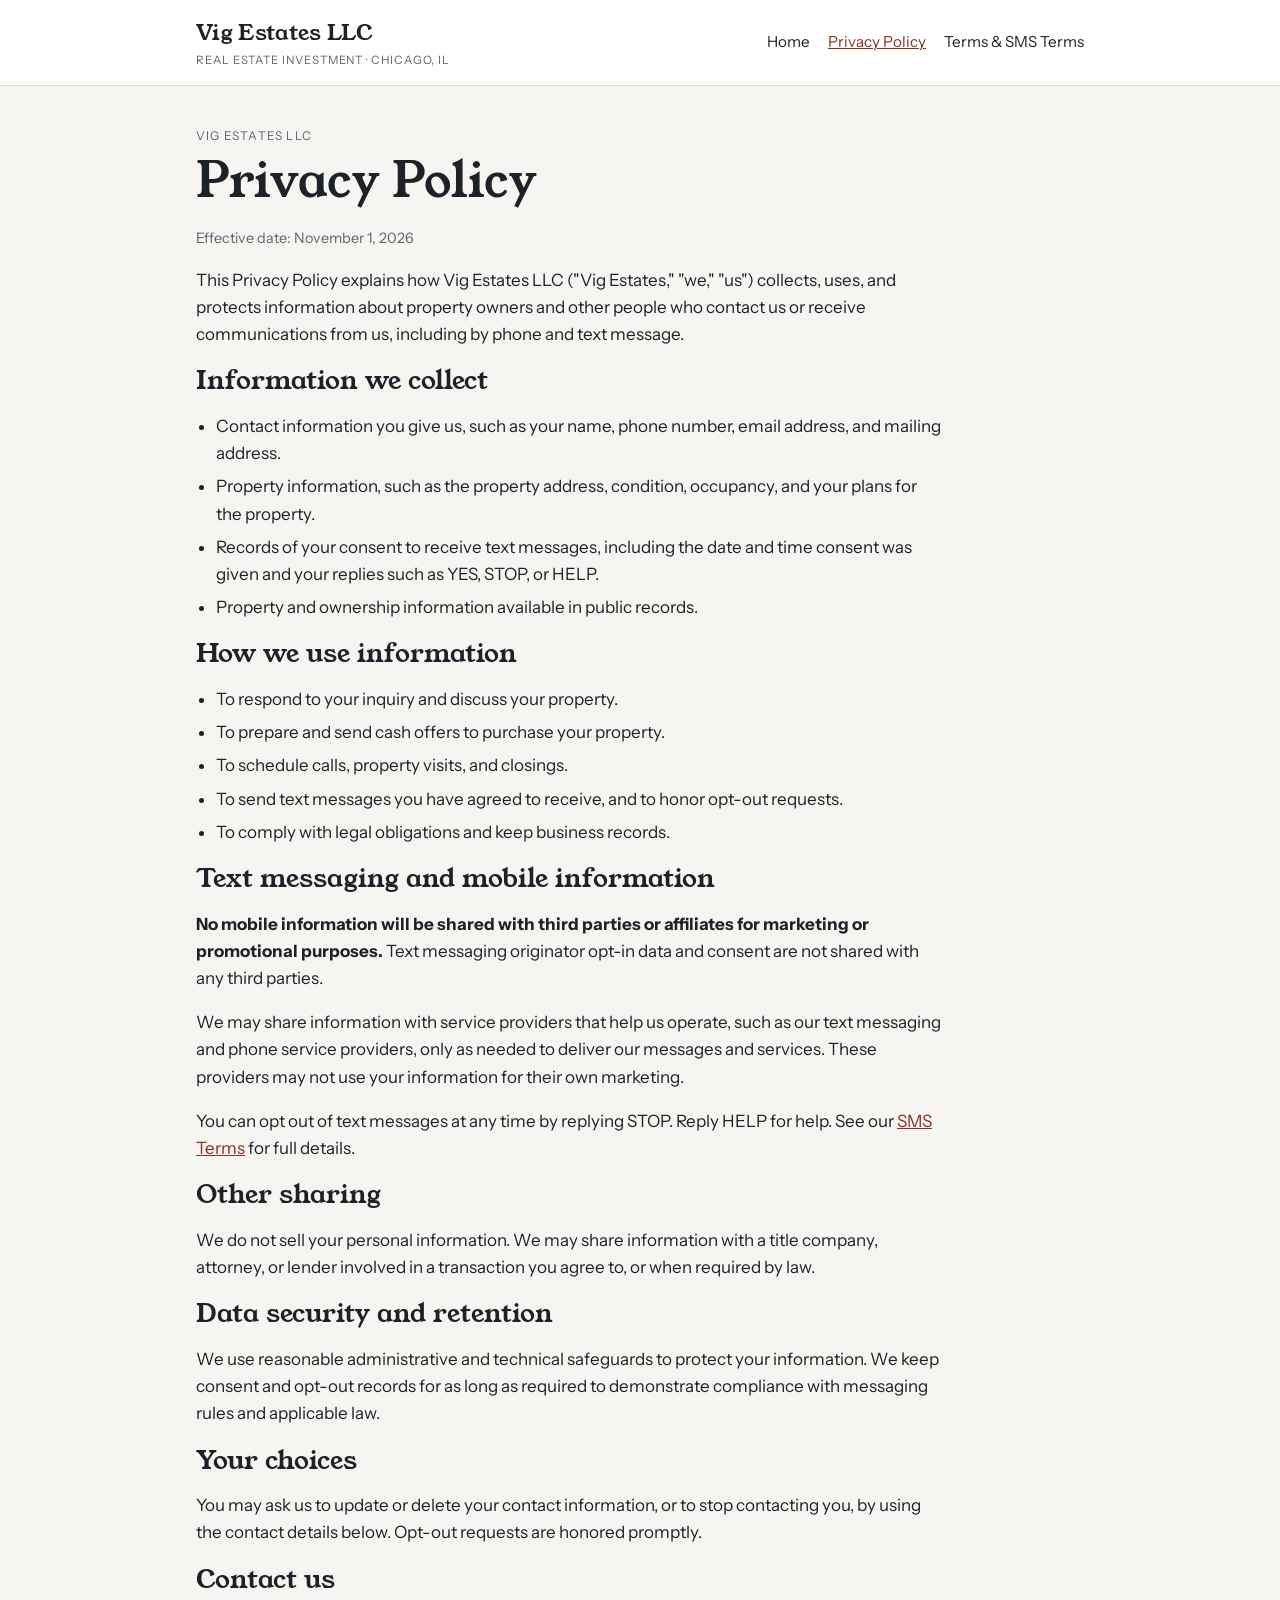
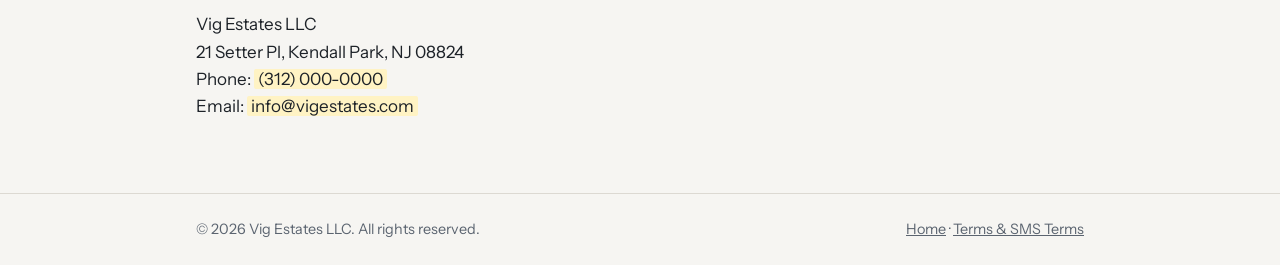
==== privacy.html @ 300880f9 "Add Vig Estates website: home, privacy policy, SMS terms Co-Authored-By: Claude Opus 5.5 <noreply@an" ====
<!doctype html>
<html lang="en">
<head>
<meta charset="utf-8">
<meta name="viewport" content="width=device-width, initial-scale=1, viewport-fit=cover">
<meta name="claude:viewport-fit-sides" content="cover">
<title>Vig Estates Privacy Policy</title>
<link rel="preconnect" href="https://fonts.googleapis.com">
<link rel="stylesheet" href="https://fonts.googleapis.com/css2?family=Instrument+Sans:wght@400;600&family=Young+Serif&display=swap">
<link rel="stylesheet" href="style.css">
<style>:root{padding-top:env(safe-area-inset-top,0px);padding-bottom:env(safe-area-inset-bottom,0px)}body{margin:0}[hidden]{display:none!important}</style>
</head>
<body>
<header class="site">
  <div class="wrap">
    <a class="brand" href="index.html">Vig Estates LLC<small>Real estate investment · Chicago, IL</small></a>
    <nav class="site" aria-label="Main">
      <a href="index.html">Home</a>
      <a href="privacy.html" aria-current="page">Privacy Policy</a>
      <a href="terms.html">Terms &amp; SMS Terms</a>
    </nav>
  </div>
</header>

<main class="wrap doc">
  <div class="prose">
    <p class="eyebrow">Vig Estates LLC</p>
    <h1>Privacy Policy</h1>
    <p class="updated">Effective date: November 1, 2026</p>

    <p>This Privacy Policy explains how Vig Estates LLC ("Vig Estates," "we," "us") collects, uses, and protects information about property owners and other people who contact us or receive communications from us, including by phone and text message.</p>

    <h2>Information we collect</h2>
    <ul>
      <li>Contact information you give us, such as your name, phone number, email address, and mailing address.</li>
      <li>Property information, such as the property address, condition, occupancy, and your plans for the property.</li>
      <li>Records of your consent to receive text messages, including the date and time consent was given and your replies such as YES, STOP, or HELP.</li>
      <li>Property and ownership information available in public records.</li>
    </ul>

    <h2>How we use information</h2>
    <ul>
      <li>To respond to your inquiry and discuss your property.</li>
      <li>To prepare and send cash offers to purchase your property.</li>
      <li>To schedule calls, property visits, and closings.</li>
      <li>To send text messages you have agreed to receive, and to honor opt-out requests.</li>
      <li>To comply with legal obligations and keep business records.</li>
    </ul>

    <h2 id="sms">Text messaging and mobile information</h2>
    <p><strong>No mobile information will be shared with third parties or affiliates for marketing or promotional purposes.</strong> Text messaging originator opt-in data and consent are not shared with any third parties.</p>
    <p>We may share information with service providers that help us operate, such as our text messaging and phone service providers, only as needed to deliver our messages and services. These providers may not use your information for their own marketing.</p>
    <p>You can opt out of text messages at any time by replying STOP. Reply HELP for help. See our <a href="terms.html#sms">SMS Terms</a> for full details.</p>

    <h2>Other sharing</h2>
    <p>We do not sell your personal information. We may share information with a title company, attorney, or lender involved in a transaction you agree to, or when required by law.</p>

    <h2>Data security and retention</h2>
    <p>We use reasonable administrative and technical safeguards to protect your information. We keep consent and opt-out records for as long as required to demonstrate compliance with messaging rules and applicable law.</p>

    <h2>Your choices</h2>
    <p>You may ask us to update or delete your contact information, or to stop contacting you, by using the contact details below. Opt-out requests are honored promptly.</p>

    <h2>Contact us</h2>
    <p>Vig Estates LLC<br>21 Setter Pl, Kendall Park, NJ 08824<br>Phone: <span class="fill">(312) 000-0000</span><br>Email: <span class="fill">info@vigestates.com</span></p>
  </div>
</main>

<footer class="site">
  <div class="wrap">
    <span>© 2026 Vig Estates LLC. All rights reserved.</span>
    <span><a href="index.html">Home</a> · <a href="terms.html">Terms &amp; SMS Terms</a></span>
  </div>
</footer>
</body>
</html>
---- style.css ----
/* Layout: single centered column, greystone-and-brick palette drawn from Chicago two-flats */
:root {
  --bg: #f6f5f2;
  --surface: #ffffff;
  --fg: #1d2228;
  --muted: #5b6470;
  --line: #dcd9d2;
  --accent: #8a2f24;
  --accent-ink: #ffffff;
  --band: #23303b;
  --band-fg: #eef1f4;
  --placeholder: #fff3c4;
  --font-display: "Young Serif", Georgia, "Times New Roman", serif;
  --font-body: "Instrument Sans", "Helvetica Neue", Arial, sans-serif;
}
@media (prefers-color-scheme: dark) {
  :root:not([data-theme="light"]) {
    --bg: #15191e; --surface: #1d2228; --fg: #e9ecef; --muted: #a3acb6; --line: #333b44;
    --accent: #e0806f; --accent-ink: #15191e; --band: #0f1317; --band-fg: #e9ecef; --placeholder: #4a3f12;
    color-scheme: dark;
  }
}
:root[data-theme="dark"] {
  --bg: #15191e; --surface: #1d2228; --fg: #e9ecef; --muted: #a3acb6; --line: #333b44;
  --accent: #e0806f; --accent-ink: #15191e; --band: #0f1317; --band-fg: #e9ecef; --placeholder: #4a3f12;
  color-scheme: dark;
}

* { box-sizing: border-box; }
body {
  background: var(--bg); color: var(--fg);
  font-family: var(--font-body); font-size: 17px; line-height: 1.6;
}
a { color: var(--accent); }
a:focus-visible, .btn:focus-visible { outline: 3px solid var(--accent); outline-offset: 3px; }

.wrap {
  max-width: 920px; margin: 0 auto;
  padding-left: max(16px, env(safe-area-inset-left, 0px));
  padding-right: max(16px, env(safe-area-inset-right, 0px));
}
.prose { max-width: 68ch; }

header.site { border-bottom: 1px solid var(--line); background: var(--surface); }
header.site .wrap { display: flex; flex-wrap: wrap; align-items: center; justify-content: space-between; gap: 12px; padding-block: 16px; }
.brand { font-family: var(--font-display); font-size: 1.35rem; color: var(--fg); text-decoration: none; }
.brand small { display: block; font-family: var(--font-body); font-size: .72rem; letter-spacing: .08em; text-transform: uppercase; color: var(--muted); }
nav.site { display: flex; flex-wrap: wrap; gap: 18px; font-size: .95rem; }
nav.site a { color: var(--fg); text-decoration: none; }
nav.site a:hover, nav.site a[aria-current="page"] { color: var(--accent); text-decoration: underline; }

h1, h2, h3 { font-family: var(--font-display); font-weight: 400; line-height: 1.2; text-wrap: balance; }
h1 { font-size: clamp(2rem, 5vw, 3rem); margin: 0 0 16px; }
h2 { font-size: 1.6rem; margin: 0 0 12px; }
h3 { font-size: 1.15rem; margin: 24px 0 6px; }
.eyebrow { font-size: .75rem; letter-spacing: .1em; text-transform: uppercase; color: var(--muted); margin: 0 0 8px; }

.hero { padding-block: 56px 40px; }
.hero p.lead { font-size: 1.15rem; color: var(--muted); max-width: 56ch; margin: 0 0 24px; }
.actions { display: flex; flex-wrap: wrap; gap: 12px; }
.btn { display: inline-block; background: var(--accent); color: var(--accent-ink); padding: 12px 20px; border-radius: 4px; text-decoration: none; font-weight: 600; }
.btn.ghost { background: transparent; color: var(--fg); border: 1px solid var(--line); }

section.block { padding-block: 40px; border-top: 1px solid var(--line); }

.steps { list-style: none; padding: 0; margin: 0; display: grid; grid-template-columns: repeat(auto-fit, minmax(220px, 1fr)); gap: 24px; counter-reset: s; }
.steps li { counter-increment: s; min-width: 0; }
.steps li::before { content: counter(s); display: block; font-family: var(--font-display); font-size: 2rem; color: var(--accent); line-height: 1; margin-bottom: 8px; }
.steps strong { display: block; margin-bottom: 4px; }
.steps span { color: var(--muted); }

.zips { width: 100%; border-collapse: collapse; font-variant-numeric: tabular-nums; }
.zips td { padding: 8px 0; border-bottom: 1px solid var(--line); }
.zips td:first-child { width: 90px; font-weight: 600; }
.table-scroll { overflow-x: auto; }

.band { background: var(--band); color: var(--band-fg); }
.band .wrap { padding-block: 40px; }
.band a { color: var(--band-fg); }
.band .muted { color: var(--band-fg); opacity: .8; }

.script { background: var(--surface); border: 1px solid var(--line); border-left: 4px solid var(--accent); padding: 16px 20px; margin: 16px 0; font-size: .97rem; }
.band .script { color: var(--fg); }

.contact-grid { display: grid; grid-template-columns: repeat(auto-fit, minmax(220px, 1fr)); gap: 20px; }
.contact-grid div { min-width: 0; }
.contact-grid dt { font-size: .75rem; letter-spacing: .1em; text-transform: uppercase; color: var(--muted); }
.contact-grid dd { margin: 4px 0 0; font-weight: 600; overflow-wrap: anywhere; }

.fill { background: var(--placeholder); padding: 0 4px; border-radius: 2px; }

.doc { padding-block: 40px 56px; }
.doc ul { padding-left: 1.2em; }
.doc li { margin-bottom: 6px; }
.updated { color: var(--muted); font-size: .9rem; }

footer.site { border-top: 1px solid var(--line); font-size: .9rem; color: var(--muted); }
footer.site .wrap { display: flex; flex-wrap: wrap; justify-content: space-between; gap: 12px; padding-block: 24px; }
footer.site a { color: var(--muted); }
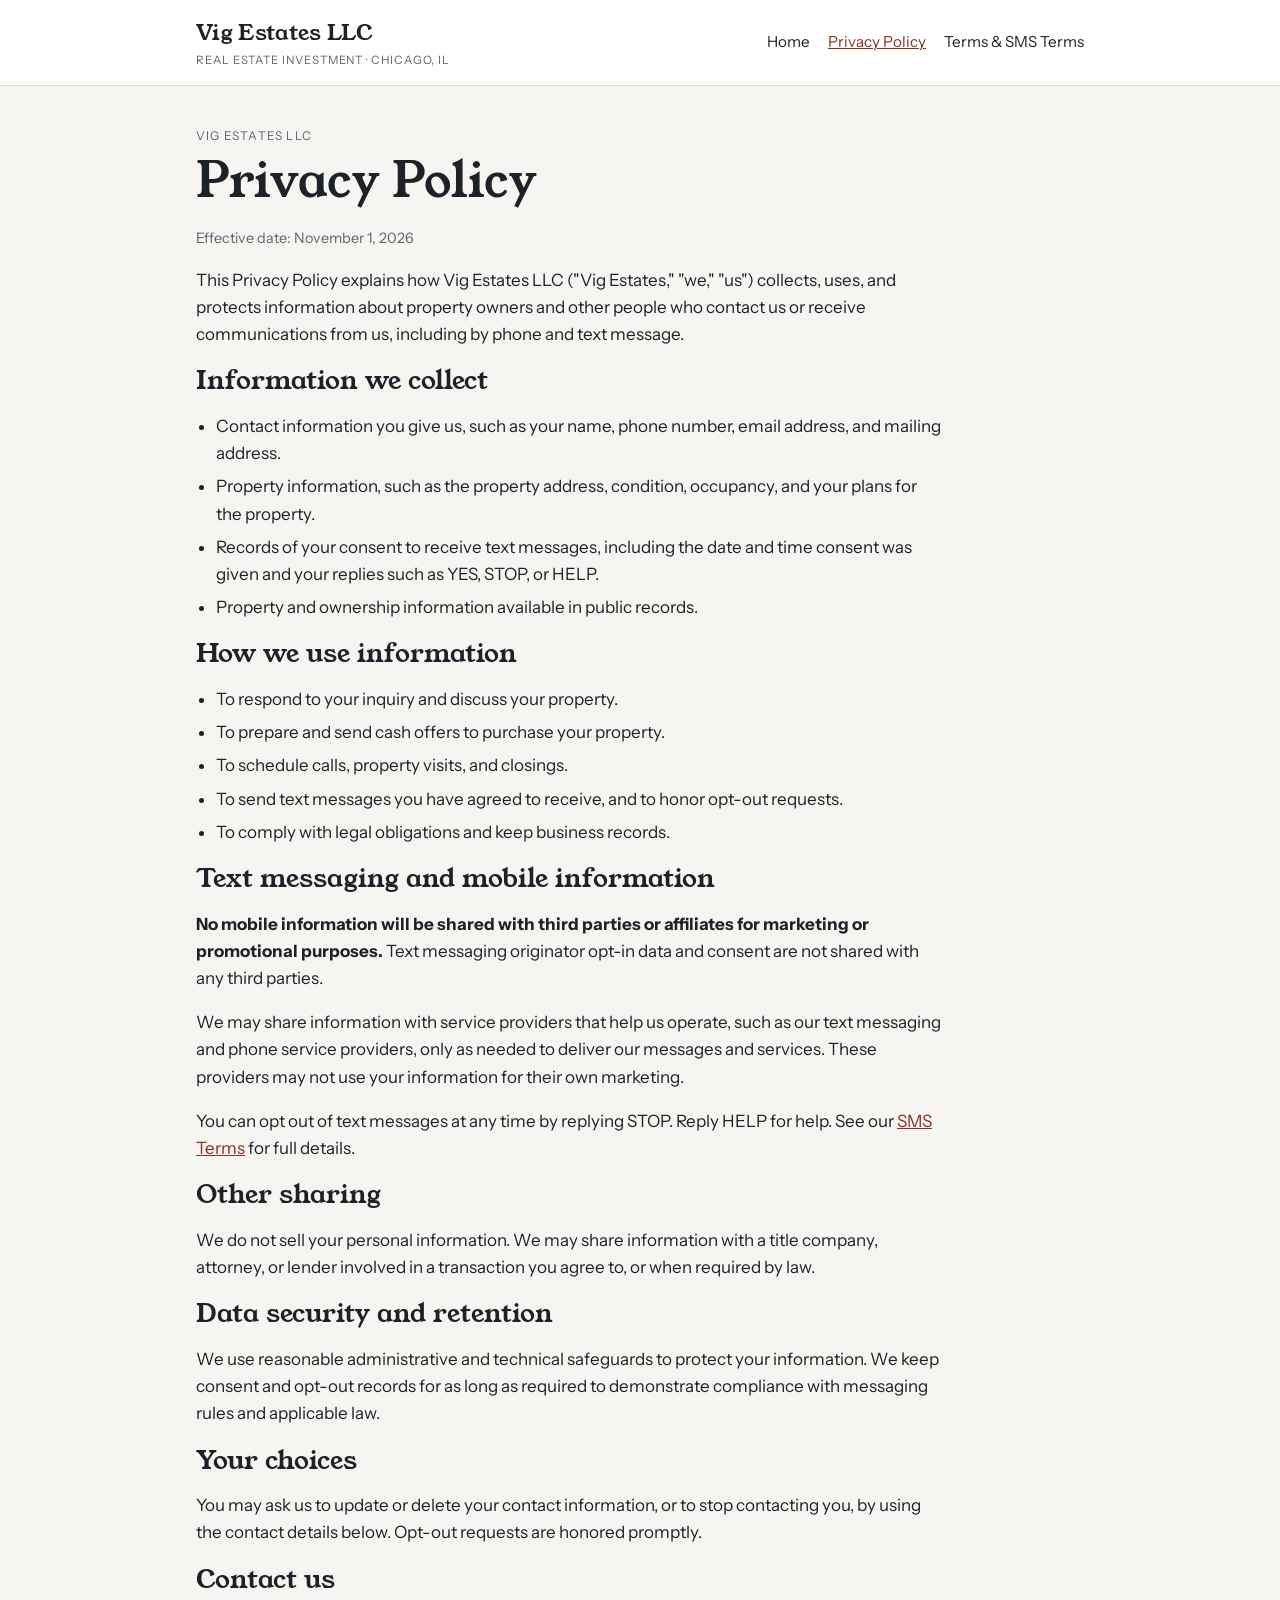
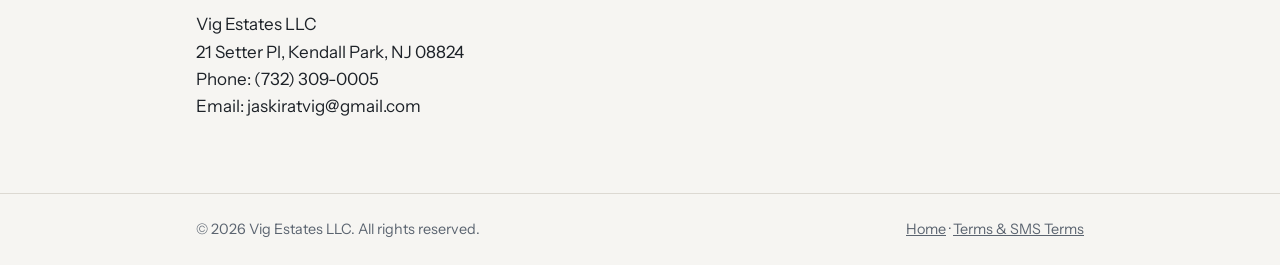
==== commit 6f4a87a8: "Add real phone and email Co-Authored-By: Claude Opus 5.5 <noreply@anthropic.com> Claude-Session: htt" ====
--- a/privacy.html
+++ b/privacy.html
@@ -62,7 +62,7 @@
     <p>You may ask us to update or delete your contact information, or to stop contacting you, by using the contact details below. Opt-out requests are honored promptly.</p>
 
     <h2>Contact us</h2>
-    <p>Vig Estates LLC<br>21 Setter Pl, Kendall Park, NJ 08824<br>Phone: <span class="fill">(312) 000-0000</span><br>Email: <span class="fill">info@vigestates.com</span></p>
+    <p>Vig Estates LLC<br>21 Setter Pl, Kendall Park, NJ 08824<br>Phone: (732) 309-0005<br>Email: jaskiratvig@gmail.com</p>
   </div>
 </main>
 
